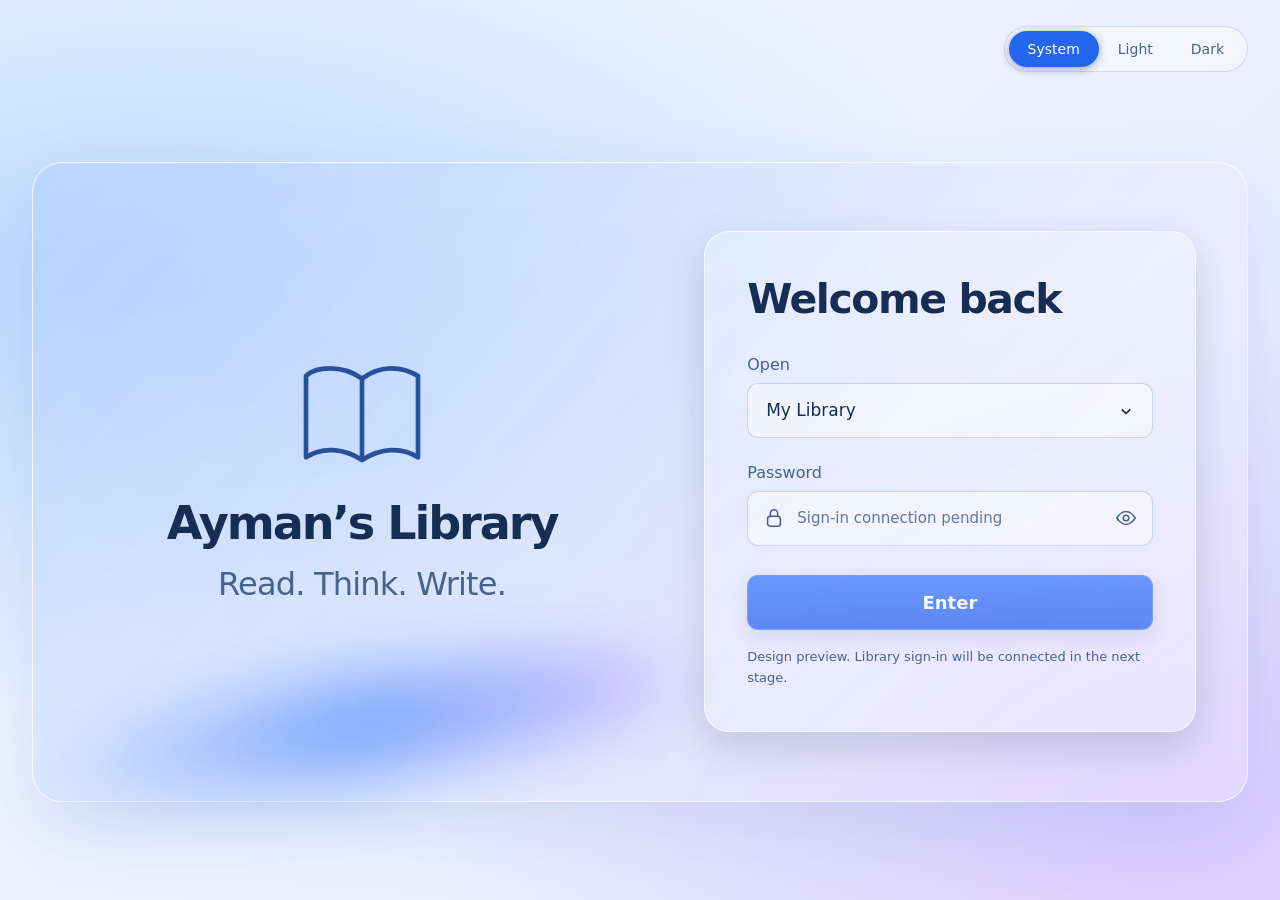
==== index.html @ a82413e7 "Build approved split glass portal with responsive themes" ====
<!doctype html>
<html lang="en" data-theme="dark">
<head>
  <meta charset="utf-8">
  <meta name="viewport" content="width=device-width,initial-scale=1">
  <meta name="color-scheme" content="dark light">
  <meta name="description" content="Ayman’s Library — a personal space for reading, thinking and writing.">
  <title>Ayman’s Library</title>
  <link rel="stylesheet" href="styles.css">
  <script src="app.js" defer></script>
</head>
<body>
  <header class="page-header">
    <fieldset class="theme-picker" aria-label="Appearance">
      <legend class="sr-only">Appearance</legend>
      <label><input type="radio" name="theme" value="system"><span>System</span></label>
      <label><input type="radio" name="theme" value="light"><span>Light</span></label>
      <label><input type="radio" name="theme" value="dark" checked><span>Dark</span></label>
    </fieldset>
  </header>
  <main class="portal" aria-label="Library portal">
    <section class="brand" aria-labelledby="brand-title">
      <svg class="brand-icon" viewBox="0 0 96 80" fill="none" aria-hidden="true">
        <path d="M48 12C33 1 13 3 6 10v61c12-8 28-7 42 2 14-9 30-10 42-2V10C77 2 61 2 48 12Zm0 0v61" stroke="currentColor" stroke-width="3.5" stroke-linejoin="round"/>
      </svg>
      <h1 id="brand-title">Ayman’s Library</h1>
      <p class="tagline">Read. Think. Write.</p>
      <div class="brand-light" aria-hidden="true"></div>
    </section>
    <section class="entry" aria-labelledby="entry-title">
      <h2 id="entry-title">Welcome back</h2>
      <form id="portal-form">
        <label for="destination">Open</label>
        <div class="select-wrap">
          <select id="destination" name="destination">
            <option value="library">My Library</option>
            <option value="writing">Writing Workspace</option>
          </select>
          <svg viewBox="0 0 24 24" aria-hidden="true"><path d="m7 10 5 5 5-5"/></svg>
        </div>
        <label for="password">Password</label>
        <div class="password-wrap">
          <svg class="lock-icon" viewBox="0 0 24 24" aria-hidden="true"><rect x="5" y="10" width="14" height="11" rx="3"/><path d="M8 10V7a4 4 0 0 1 8 0v3"/></svg>
          <input id="password" type="password" placeholder="Sign-in connection pending" autocomplete="current-password" aria-describedby="connection-status" disabled>
          <svg class="eye-icon" viewBox="0 0 24 24" aria-hidden="true"><path d="M2 12s4-7 10-7 10 7 10 7-4 7-10 7S2 12 2 12Z"/><circle cx="12" cy="12" r="3"/></svg>
        </div>
        <button class="enter-button" type="submit" disabled>Enter</button>
        <p id="connection-status" class="connection-status" role="status">Design preview. Library sign-in will be connected in the next stage.</p>
      </form>
    </section>
  </main>
</body>
</html>
---- styles.css ----
:root {
  font-family: "Segoe UI", Inter, system-ui, sans-serif;
  color-scheme: dark;
  --ink: #f5f7ff;
  --muted: #b7c7ef;
  --field: #d3e2ff13;
  --line: #b9d1ff4a;
  --panel: #9dbeff19;
  --card: #c5ccff12;
  --accent: #b8d2ff;
  --shadow: #00022d55;
  background: #030e32;
  color: var(--ink);
}
* { box-sizing: border-box; }
body {
  margin: 0;
  min-height: 100svh;
  padding: 26px 32px 44px;
  display: flex;
  flex-direction: column;
  background:
    radial-gradient(ellipse at 10% 31%, #075fdb80, transparent 52%),
    radial-gradient(ellipse at 90% 89%, #6837d488, transparent 44%),
    radial-gradient(ellipse at 45% 105%, #213ad677, transparent 46%),
    linear-gradient(135deg, #03123c, #061134 60%, #140f48);
  background-attachment: fixed;
}
.page-header { width: 100%; display: flex; justify-content: flex-end; margin-bottom: 35px; }
.theme-picker {
  display: inline-flex;
  margin: 0;
  padding: 4px;
  border: 1px solid var(--line);
  border-radius: 50px;
  background: #101e4c65;
  backdrop-filter: blur(14px);
}
.theme-picker label { position: relative; cursor: pointer; }
.theme-picker input {
  position: absolute;
  inset: 0;
  width: 100%;
  height: 100%;
  margin: 0;
  opacity: 0;
  cursor: pointer;
}
.theme-picker span { display: block; padding: 10px 19px; border-radius: 40px; color: var(--muted); font-size: 14px; }
.theme-picker input:checked + span { background: #2467ed; color: white; box-shadow: 0 2px 9px #07255766; }
.theme-picker input:focus-visible + span { outline: 3px solid var(--accent); outline-offset: 3px; }
.portal {
  position: relative;
  isolation: isolate;
  display: grid;
  grid-template-columns: minmax(0, 1.13fr) minmax(0, 1fr);
  gap: clamp(30px, 5vw, 80px);
  align-items: center;
  width: min(1240px, 100%);
  min-height: min(640px, 76vh);
  margin: auto;
  padding: clamp(30px, 4vw, 56px);
  border: 1px solid var(--line);
  border-radius: 30px;
  background: linear-gradient(130deg, #327cf92b, #b8a6ff17 74%), var(--panel);
  box-shadow: 0 25px 75px var(--shadow), inset 0 1px 0 #ffffff1c;
  backdrop-filter: blur(22px);
}
.brand { position: relative; align-self: stretch; min-width: 0; display: flex; flex-direction: column; justify-content: center; align-items: center; text-align: center; }
.brand-icon { width: 128px; height: 112px; margin-bottom: 25px; color: #e2ebff; filter: drop-shadow(0 0 15px #7eafff29); }
h1 { margin: 0; font-size: clamp(30px, 3.6vw, 56px); font-weight: 700; letter-spacing: -.045em; line-height: 1.15; }
.tagline { margin: 16px 0 0; font-size: clamp(21px, 2.5vw, 34px); color: var(--muted); letter-spacing: -.025em; }
.brand-light {
  position: absolute;
  z-index: -1;
  bottom: -25px;
  left: -8%;
  width: 115%;
  height: 95px;
  border-radius: 50%;
  background: linear-gradient(90deg, #2558ff11, #337aff9c, #925bfc55);
  filter: blur(34px);
  transform: rotate(-9deg);
}
.entry {
  min-width: 0;
  width: 100%;
  padding: clamp(25px, 3.3vw, 45px);
  border: 1px solid var(--line);
  border-radius: 25px;
  background: linear-gradient(145deg, #b2ccff18, #b7b1ff0a), var(--card);
  box-shadow: 0 15px 40px #050c3426, inset 0 1px 0 #ffffff14;
}
h2 { margin: 0 0 31px; font-size: clamp(28px, 3.2vw, 43px); font-weight: 700; letter-spacing: -.035em; line-height: 1.2; }
form > label { display: block; margin-bottom: 9px; color: var(--muted); font-size: 16px; }
select, .password-wrap, .enter-button { width: 100%; min-height: 55px; border-radius: 11px; font: inherit; }
.select-wrap { position: relative; margin-bottom: 25px; }
select {
  appearance: none;
  border: 1px solid var(--line);
  padding: 13px 45px 13px 18px;
  background: var(--field);
  color: var(--ink);
  font-size: 17px;
  cursor: pointer;
}
select option { background: #17284d; color: #f5f7ff; }
select:focus-visible { outline: 3px solid var(--accent); outline-offset: 3px; }
.select-wrap svg { position: absolute; right: 17px; top: 18px; width: 20px; height: 20px; fill: none; stroke: currentColor; stroke-width: 2; pointer-events: none; }
.password-wrap { display: flex; align-items: center; gap: 12px; padding: 0 15px; border: 1px solid var(--line); background: var(--field); }
.password-wrap input { width: 100%; min-width: 0; padding: 17px 0; border: 0; background: transparent; color: var(--ink); font: inherit; font-size: 15px; opacity: 1; }
.password-wrap input::placeholder { color: var(--muted); opacity: .85; }
.password-wrap svg { flex-shrink: 0; width: 22px; height: 22px; fill: none; stroke: var(--muted); stroke-width: 1.7; }
.enter-button { margin-top: 29px; border: 1px solid #83acff55; background: linear-gradient(#236aff, #1253eb); color: white; font-size: 18px; font-weight: 650; box-shadow: 0 8px 20px #00165426; }
.enter-button:disabled { opacity: .65; cursor: not-allowed; }
.connection-status { margin: 17px 0 0; color: var(--muted); font-size: 13px; line-height: 1.6; }
.sr-only { position: absolute; width: 1px; height: 1px; padding: 0; margin: -1px; overflow: hidden; clip-path: inset(50%); white-space: nowrap; border: 0; }
html[data-theme="light"] {
  color-scheme: light;
  background: #e9f0ff;
  --ink: #182d53;
  --muted: #49628c;
  --field: #ffffff70;
  --line: #ffffffb8;
  --panel: #ffffff4d;
  --card: #ffffff59;
  --accent: #3065be;
  --shadow: #2854a01c;
}
html[data-theme="light"] body {
  background:
    radial-gradient(ellipse at 10% 31%, #a8d0ffbb, transparent 52%),
    radial-gradient(ellipse at 90% 89%, #d0bdff99, transparent 44%),
    linear-gradient(135deg, #f2f7ff, #e9efff 65%, #e7e3ff);
}
html[data-theme="light"] .theme-picker { background: #ffffff66; border-color: #7295ca42; }
html[data-theme="light"] .brand-icon { color: #28519b; }
html[data-theme="light"] select { border-color: #7295ca55; }
html[data-theme="light"] select option { background: #f4f7ff; color: var(--ink); }
html[data-theme="light"] .password-wrap { border-color: #7295ca55; }
@media (max-width: 760px) {
  body { padding: 18px 18px 30px; }
  .page-header { margin-bottom: 25px; }
  .portal { grid-template-columns: minmax(0, 1fr); width: min(540px, 100%); gap: 30px; padding: 30px 24px; border-radius: 25px; }
  .brand-icon { width: 74px; height: 65px; margin-bottom: 14px; }
  h1 { font-size: clamp(29px, 6.5vw, 39px); }
  .tagline { margin-top: 10px; font-size: 23px; }
  .brand-light { bottom: -20px; height: 50px; }
  h2 { font-size: 29px; margin-bottom: 25px; }
  .entry { padding: 25px; border-radius: 19px; }
}
@media (max-width: 360px) {
  body { padding-inline: 12px; }
  .portal { padding-inline: 16px; }
  .entry { padding: 20px 17px; }
  .theme-picker span { padding-inline: 15px; }
}
@media (prefers-reduced-transparency: reduce) {
  .portal, .entry { background: #15294f; backdrop-filter: none; }
  html[data-theme="light"] .portal, html[data-theme="light"] .entry { background: #edf3ff; }
}
@supports not (backdrop-filter: blur(1px)) {
  .portal, .entry { background: #183263; }
  html[data-theme="light"] .portal, html[data-theme="light"] .entry { background: #edf3ff; }
}
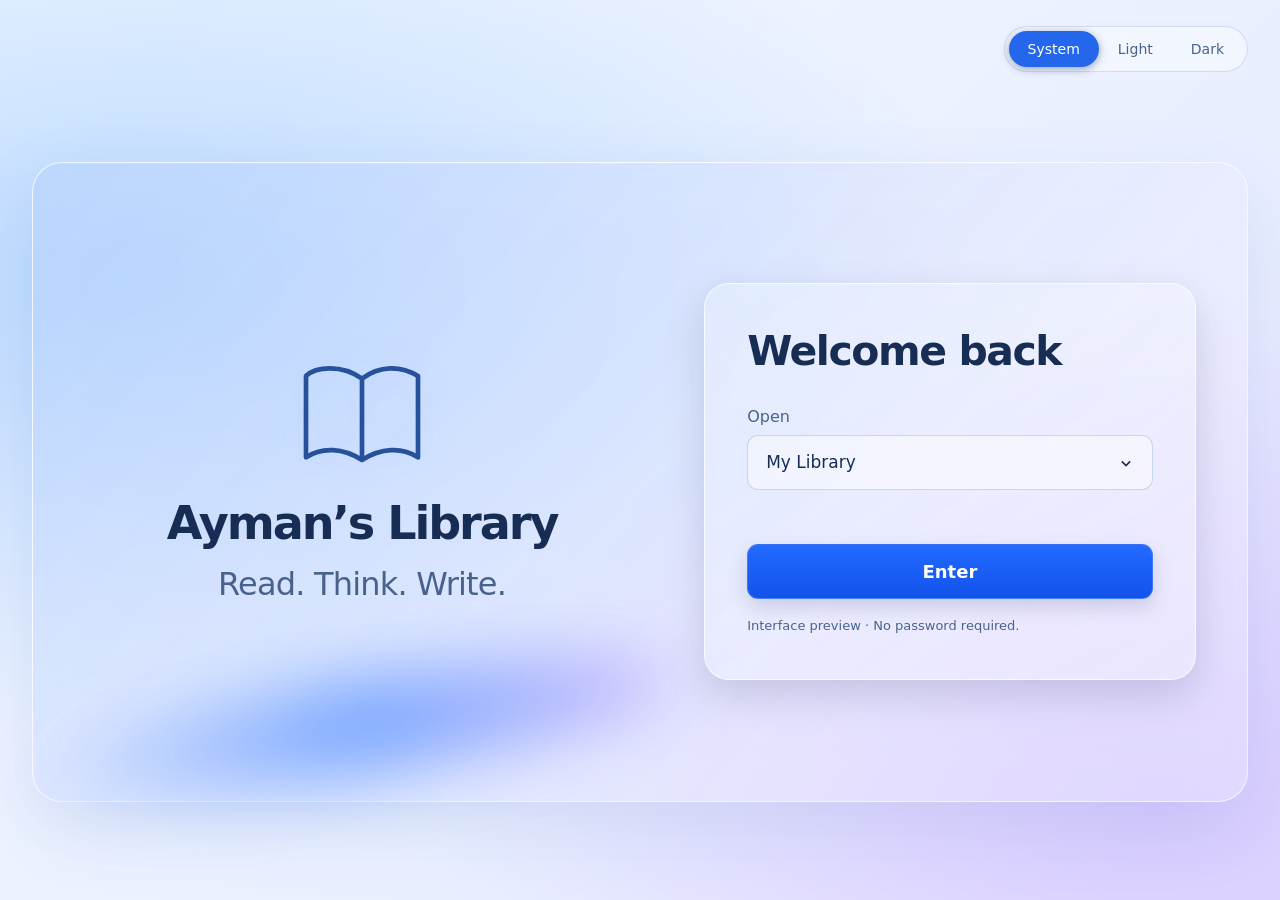
==== commit d923fc5a: "Add unified glass Library interface preview and direct portal entry Build visual previews for Dashbo" ====
--- a/index.html
+++ b/index.html
@@ -6,8 +6,8 @@
   <meta name="color-scheme" content="dark light">
   <meta name="description" content="Ayman’s Library — a personal space for reading, thinking and writing.">
   <title>Ayman’s Library</title>
-  <link rel="stylesheet" href="styles.css">
-  <script src="app.js" defer></script>
+  <link rel="stylesheet" href="styles.css?v=0.2">
+  <script src="app.js?v=0.2" defer></script>
 </head>
 <body>
   <header class="page-header">
@@ -38,14 +38,8 @@
           </select>
           <svg viewBox="0 0 24 24" aria-hidden="true"><path d="m7 10 5 5 5-5"/></svg>
         </div>
-        <label for="password">Password</label>
-        <div class="password-wrap">
-          <svg class="lock-icon" viewBox="0 0 24 24" aria-hidden="true"><rect x="5" y="10" width="14" height="11" rx="3"/><path d="M8 10V7a4 4 0 0 1 8 0v3"/></svg>
-          <input id="password" type="password" placeholder="Sign-in connection pending" autocomplete="current-password" aria-describedby="connection-status" disabled>
-          <svg class="eye-icon" viewBox="0 0 24 24" aria-hidden="true"><path d="M2 12s4-7 10-7 10 7 10 7-4 7-10 7S2 12 2 12Z"/><circle cx="12" cy="12" r="3"/></svg>
-        </div>
-        <button class="enter-button" type="submit" disabled>Enter</button>
-        <p id="connection-status" class="connection-status" role="status">Design preview. Library sign-in will be connected in the next stage.</p>
+        <button class="enter-button" type="submit">Enter</button>
+        <p id="connection-status" class="connection-status" role="status">Interface preview · No password required.</p>
       </form>
     </section>
   </main>
--- a/styles.css
+++ b/styles.css
@@ -163,3 +163,7 @@
   .portal, .entry { background: #183263; }
   html[data-theme="light"] .portal, html[data-theme="light"] .entry { background: #edf3ff; }
 }
+
+.enter-button:not(:disabled){cursor:pointer;transition:filter .2s,transform .2s}
+.enter-button:not(:disabled):hover{filter:brightness(1.12);transform:translateY(-1px)}
+.enter-button:focus-visible{outline:3px solid var(--accent);outline-offset:4px}
